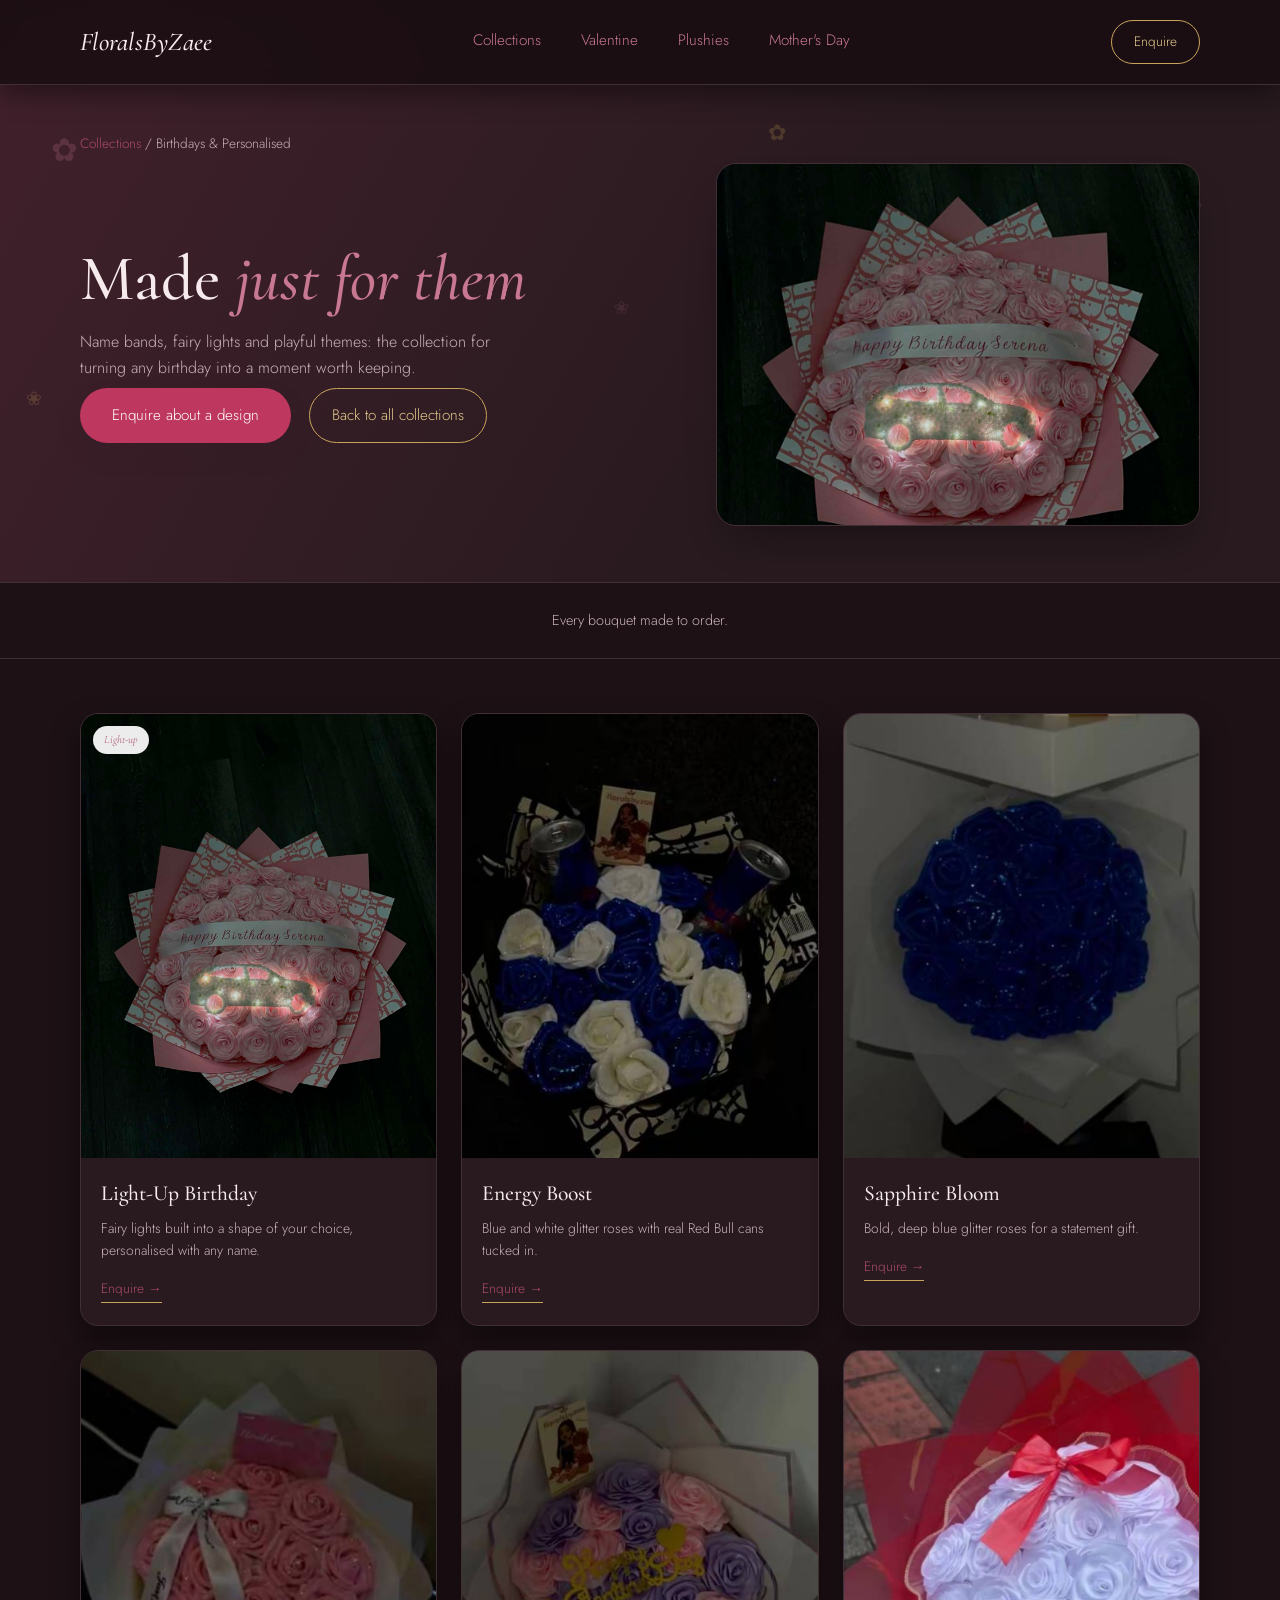
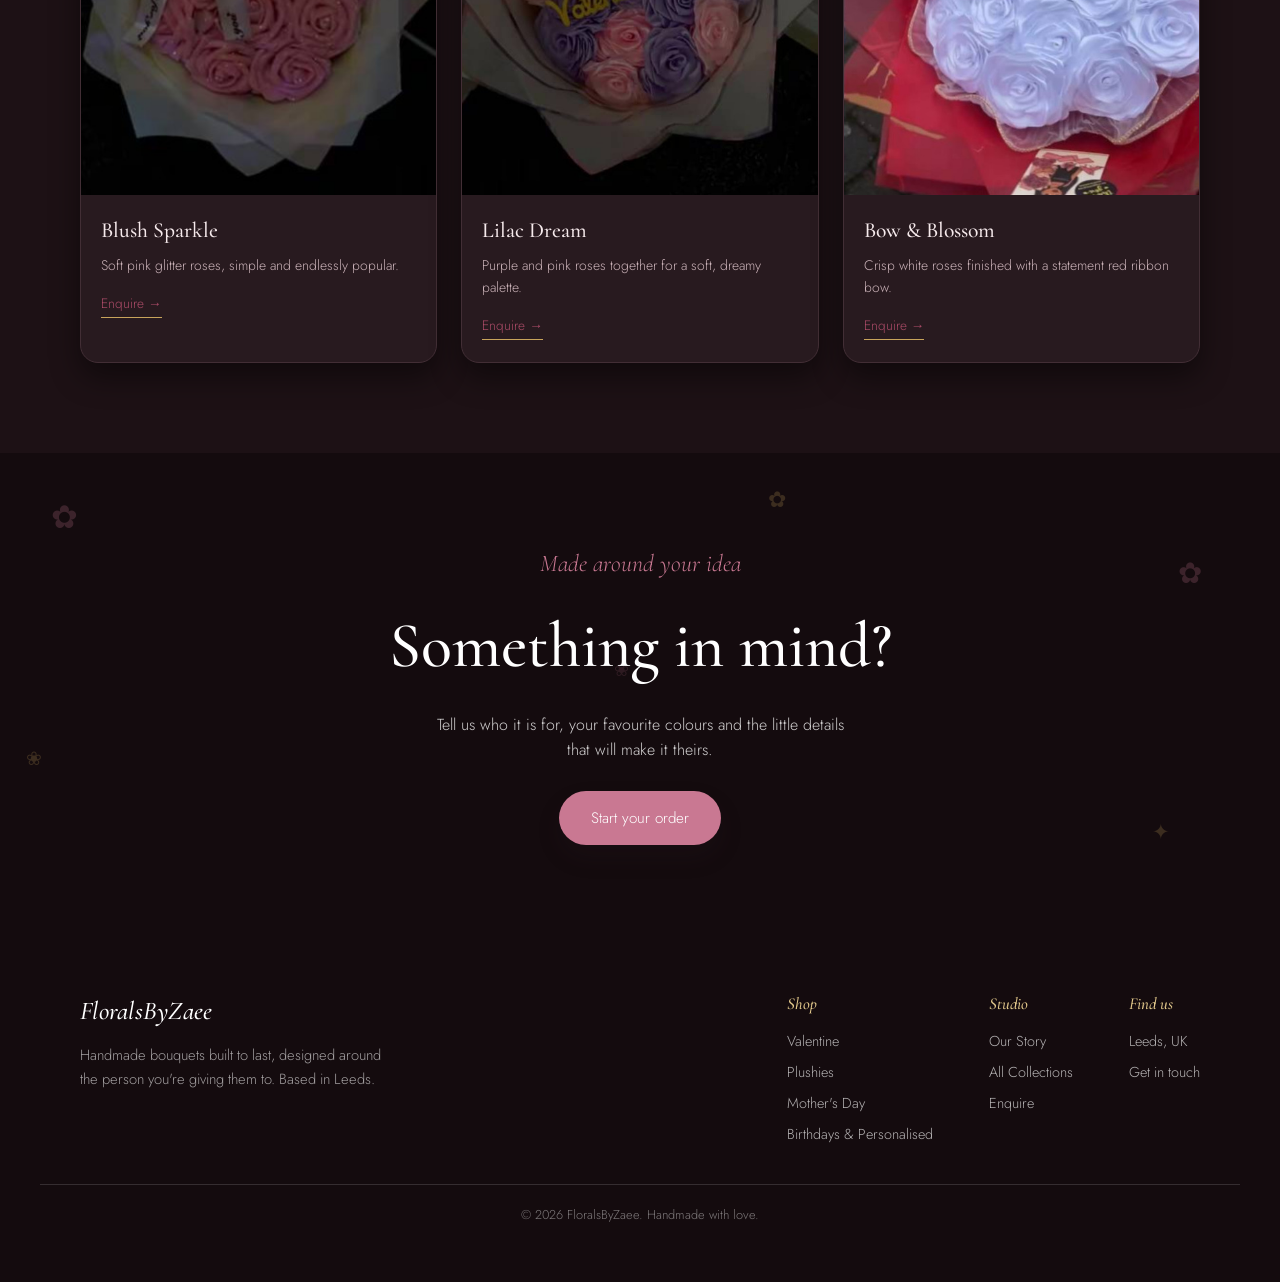
==== birthdays/index.html @ a0c0639a "SEO and clean links" ====
﻿<!DOCTYPE html>
<html lang="en" data-theme="dark">
<head>
	<meta charset="UTF-8">
	<meta name="viewport" content="width=device-width, initial-scale=1.0">
	<title>Birthday Flowers Leeds | Personalised Bouquets | FloralsByZaee</title>
	<meta name="description" content="Personalised birthday flowers in Leeds with name bands, fairy lights, novelty extras and bold handmade bouquets from FloralsByZaee.">
	<link rel="canonical" href="https://floralsbyzaee.co.uk/birthdays/">
	<meta property="og:title" content="Birthday Flowers Leeds | Personalised Bouquets | FloralsByZaee">
	<meta property="og:description" content="Make their birthday special with a personalised, light-up or handmade bouquet made in Leeds.">
	<meta property="og:type" content="website">
	<meta property="og:url" content="https://floralsbyzaee.co.uk/birthdays/">
	<link rel="stylesheet" href="../style.css">
	<link rel="preconnect" href="https://fonts.googleapis.com">
	<link rel="preconnect" href="https://fonts.gstatic.com" crossorigin>
	<link href="https://fonts.googleapis.com/css2?family=Cormorant:ital,wght@0,400;0,500;1,400;1,500&family=Jost:wght@300;400;500&display=swap" rel="stylesheet">
</head>
<body class="collection-page">
	<nav>
		<div class="wrap">
			<a href="../index.html" class="hero-title">FloralsByZaee</a>
			<div class="navlinks">
				<a href="../collections/">Collections</a>
				<a href="../valentine/">Valentine</a>
				<a href="../plushies/">Plushies</a>
				<a href="../mothers-day/">Mother's Day</a>
			</div>
			<div class="nav-right">
				<a href="../contact/" class="nav-cta">Enquire</a>
			</div>
		</div>
	</nav>

	<header class="shop-hero">
		<div class="petal-field" aria-hidden="true">
			<span class="petal">&#10047;</span>
			<span class="petal gold">&#10048;</span>
			<span class="petal">&#10047;</span>
			<span class="petal gold">&#10022;</span>
			<span class="petal">&#10048;</span>
			<span class="petal gold">&#10047;</span>
		</div>
		<div class="wrap">
			<p class="breadcrumb"><a href="../collections/">Collections</a> / Birthdays &amp; Personalised</p>
			<div class="shop-hero-grid">
				<div>
					<h1>Made <em>just for them</em></h1>
					<p>Name bands, fairy lights and playful themes: the collection for turning any birthday into a moment worth keeping.</p>
					<div class="btnrow">
						<a href="#enquire" class="btn-primary">Enquire about a design</a>
						<a href="../collections/" class="btn-ghost">Back to all collections</a>
					</div>
				</div>
				<div class="shop-hero-art">
					<img src="../images/pinkBirthdayFlowersZaee.jpg" alt="Pink light-up birthday bouquet with a car silhouette">
				</div>
			</div>
		</div>
	</header>

	<div class="shop-toolbar">
		<div class="wrap" style="display:flex;justify-content:space-between;align-items:center;flex-wrap:wrap;gap:16px;">
			<span class="count">Every bouquet made to order.</span>
		</div>
	</div>

	<section class="shop-grid-section">
		<div class="wrap">
			<div class="shop-grid">
				<article class="shop-card">
					<div class="shop-card-media"><span class="shop-card-tag">Light-up</span><img src="../images/pinkBirthdayFlowersZaee.jpg" alt="Pink light-up birthday bouquet with a car silhouette"></div>
					<div class="shop-card-body"><h3>Light-Up Birthday</h3><p>Fairy lights built into a shape of your choice, personalised with any name.</p><a class="shop-card-cta" href="#enquire">Enquire &rarr;</a></div>
				</article>
				<article class="shop-card">
					<div class="shop-card-media"><img src="../images/redbull_bl.jpg" alt="Blue and white glitter bouquet with Red Bull cans tucked in"></div>
					<div class="shop-card-body"><h3>Energy Boost</h3><p>Blue and white glitter roses with real Red Bull cans tucked in.</p><a class="shop-card-cta" href="#enquire">Enquire &rarr;</a></div>
				</article>
				<article class="shop-card">
					<div class="shop-card-media"><img src="../images/glitterBlue_bl.jpg" alt="Deep blue glitter rose bouquet"></div>
					<div class="shop-card-body"><h3>Sapphire Bloom</h3><p>Bold, deep blue glitter roses for a statement gift.</p><a class="shop-card-cta" href="#enquire">Enquire &rarr;</a></div>
				</article>
				<article class="shop-card">
					<div class="shop-card-media"><img src="../images/glitterPink_bl.jpg" alt="Pink glitter rose bouquet"></div>
					<div class="shop-card-body"><h3>Blush Sparkle</h3><p>Soft pink glitter roses, simple and endlessly popular.</p><a class="shop-card-cta" href="#enquire">Enquire &rarr;</a></div>
				</article>
				<article class="shop-card">
					<div class="shop-card-media"><img src="../images/ribbonPurple_tr.jpg" alt="Purple and pink rose bouquet"></div>
					<div class="shop-card-body"><h3>Lilac Dream</h3><p>Purple and pink roses together for a soft, dreamy palette.</p><a class="shop-card-cta" href="#enquire">Enquire &rarr;</a></div>
				</article>
				<article class="shop-card">
					<div class="shop-card-media"><img src="../images/ribbonWhite_tr.jpg" alt="White rose bouquet with a red ribbon bow"></div>
					<div class="shop-card-body"><h3>Bow &amp; Blossom</h3><p>Crisp white roses finished with a statement red ribbon bow.</p><a class="shop-card-cta" href="#enquire">Enquire &rarr;</a></div>
				</article>
			</div>
		</div>
	</section>

	<section class="collection-enquire" id="enquire">
		<div class="petal-field" aria-hidden="true">
			<span class="petal">&#10047;</span>
			<span class="petal gold">&#10048;</span>
			<span class="petal">&#10047;</span>
			<span class="petal gold">&#10022;</span>
			<span class="petal">&#10048;</span>
			<span class="petal gold">&#10047;</span>
		</div>
		<div class="wrap">
			<span class="kicker">Made around your idea</span>
			<h2>Something in mind?</h2>
			<p>Tell us who it is for, your favourite colours and the little details that will make it theirs.</p>
			<a href="../contact/" class="btn-primary">Start your order</a>
		</div>
	</section>

	<footer class="site-footer">
		<div class="wrap">
			<div class="footer-brand">
				<a href="../index.html" class="hero-title">FloralsByZaee</a>
				<p>Handmade bouquets built to last, designed around the person you're giving them to. Based in Leeds.</p>
			</div>
			<div class="footer-cols">
				<div class="footer-col">
					<h4>Shop</h4>
					<a href="../valentine/">Valentine</a>
					<a href="../plushies/">Plushies</a>
					<a href="../mothers-day/">Mother's Day</a>
					<a href="../birthdays/">Birthdays &amp; Personalised</a>
				</div>
				<div class="footer-col">
					<h4>Studio</h4>
					<a href="../index.html#about">Our Story</a>
					<a href="../collections/">All Collections</a>
					<a href="../contact/">Enquire</a>
				</div>
				<div class="footer-col">
					<h4>Find us</h4>
					<span>Leeds, UK</span>
					<a href="../contact/">Get in touch</a>
				</div>
			</div>
		</div>
		<div class="wrap footer-bottom">&copy; <span class="year"></span> FloralsByZaee. Handmade with love.</div>
	</footer>

<script src="../site.js" defer></script>
</body>
</html>
---- style.css ----
/* =========================================================
   FloralsByZaee - stylesheet
   ========================================================= */
:root {
  --pink-deep: hsl(341, 43%, 63%);
  --pink-light: hsl(346, 62%, 92%);
  --pink-pale: hsl(338, 22%, 13%);

  --gold: hsl(40, 50%, 57%);
  --gold-light: hsl(42, 61%, 72%);
  --gold-dark: hsl(38, 49%, 41%);

  --white: hsl(0, 0%, 100%);
  --text: hsl(346, 40%, 94%);
  --text-soft: hsl(345, 18%, 74%);
  --ink: hsl(346, 40%, 94%);
  --rose-ink: hsl(342, 39%, 48%);
  --skeleton-a: hsl(338, 20%, 16%);
  --skeleton-b: hsl(338, 24%, 20%);

  --page-bg: hsl(338, 26%, 9%);
  --surface: hsl(338, 22%, 13%);
  --surface-alt: hsl(338, 24%, 15%);
  --nav-bg: hsla(338, 30%, 8%, 0.86);
  --line: hsl(338, 18%, 22%);
  --shadow-c: hsla(0, 0%, 0%, 0.45);
  --overlay-strong: hsla(338, 40%, 4%, 0.82);
  --overlay-soft: hsla(338, 40%, 4%, 0.6);
  --card-bg: hsl(338, 24%, 17%);

  --btn-bg: hsl(342, 55%, 48%);
  --btn-text: var(--white);
  --chip-ink: hsl(337, 24%, 16%);
  color-scheme: dark;
}

* {
  margin: 0;
  padding: 0;
  box-sizing: border-box;
}
html {
  scroll-behavior: smooth;
}

body {
  font-family: "Jost", sans-serif;
  font-weight: 300;
  color: var(--text);
  background:
    radial-gradient(circle at 10% 6%, hsla(346, 62%, 92%, 0.35), transparent 26rem),
    var(--page-bg);
  line-height: 1.6;
  -webkit-font-smoothing: antialiased;
  transition: background-color 0.35s ease, color 0.35s ease;
  position: relative;
  overflow-x: hidden;
}
[data-theme="dark"] body {
  background:
    radial-gradient(circle at 10% 6%, hsla(341, 43%, 30%, 0.28), transparent 26rem),
    var(--page-bg);
}

a { text-decoration: none; }
nav a { color: var(--pink-deep); }

.wrap, .navigation-container {
  max-width: 1200px;
  margin: 0 auto;
  padding: 0 40px;
}

/* ---------- decorative petal field ---------- */
.petal-field {
  position: absolute;
  inset: 0;
  overflow: hidden;
  pointer-events: none;
  z-index: 0;
}
.petal {
  position: absolute;
  font-size: 1.6rem;
  color: var(--pink-deep);
  opacity: 0.22;
  filter: blur(0.2px);
  animation: petal-float 9s ease-in-out infinite;
}
.petal.gold { color: var(--gold); }
.petal:nth-child(1) { top: 8%; left: 4%; animation-delay: 0s; font-size: 2rem; }
.petal:nth-child(2) { top: 60%; left: 2%; animation-delay: 1.4s; font-size: 1.2rem; }
.petal:nth-child(3) { top: 20%; left: 92%; animation-delay: 2.1s; font-size: 1.8rem; }
.petal:nth-child(4) { top: 75%; left: 90%; animation-delay: 0.6s; font-size: 1.3rem; }
.petal:nth-child(5) { top: 42%; left: 48%; animation-delay: 3s; font-size: 1.1rem; opacity: 0.14; }
.petal:nth-child(6) { top: 6%; left: 60%; animation-delay: 1.9s; font-size: 1.4rem; }
@keyframes petal-float {
  0%, 100% { transform: translateY(0) rotate(0deg); }
  50% { transform: translateY(-18px) rotate(12deg); }
}

/* --- Navigation Bar --- */
nav {
  position: sticky;
  top: 0;
  z-index: 50;
  background: var(--nav-bg);
  backdrop-filter: blur(8px);
  border-bottom: 1px solid var(--line);
  box-shadow: 0 8px 28px var(--shadow-c);
}
nav .navigation-container,
nav .wrap {
  display: flex;
  align-items: center;
  justify-content: space-between;
  height: 84px;
  gap: 18px;
}
.hero-title {
  color: var(--ink);
  font-family: "Cormorant", serif;
  font-style: italic;
  font-weight: 500;
  font-size: 1.6rem;
  letter-spacing: 0.01em;
  white-space: nowrap;
}
.hero-title:hover { color: var(--gold); }

.nav-right {
  display: flex;
  align-items: center;
  gap: 16px;
}

.navLinks, .navlinks {
  display: flex;
  gap: 40px;
  font-size: 0.95rem;
}
.navLinks a, .navlinks a {
  position: relative;
  padding-bottom: 4px;
  transition: color 0.25s ease;
  color: var(--pink-deep);
}
.navLinks a:hover, .navlinks a:hover { color: var(--pink-deep); }
.navLinks a::after, .navlinks a::after {
  content: "";
  position: absolute;
  left: 0; right: 0; bottom: 0;
  height: 1px;
  background: var(--gold);
  transform: scaleX(0);
  transform-origin: left;
  transition: transform 0.3s ease;
}
.navLinks a:hover::after, .navlinks a:hover::after { transform: scaleX(1); }

.nav-cta {
  border: 1px solid var(--gold);
  padding: 9px 22px;
  border-radius: 999px;
  font-size: 0.85rem;
  color: var(--gold-dark);
  transition: all 0.25s ease;
  min-height: 44px;
  display: inline-flex;
  align-items: center;
  justify-content: center;
  white-space: nowrap;
}
[data-theme="dark"] .nav-cta { color: var(--gold-light); }
.nav-cta:hover { background: var(--gold); color: var(--white); }

@media (max-width: 780px) {
  .navLinks, .navlinks { display: none; }
}

/* ---------- hero ---------- */
.hero {
  position: relative;
  overflow: hidden;
  padding: 24px 0 60px;
}
.hero .wrap {
  position: relative;
  z-index: 1;
  display: grid;
  grid-template-columns: 1.05fr 0.95fr;
  align-items: start;
  gap: 48px;
}
.hero-copy .kicker {
  color: var(--pink-deep);
  font-family: "Cormorant", serif;
  font-style: italic;
  font-size: 1.15rem;
  margin-bottom: 18px;
  display: block;
}
.hero-copy h1 {
  font-size: clamp(2.6rem, 5.4vw, 4.6rem);
  line-height: 1.02;
  letter-spacing: -0.01em;
  color: var(--ink);
}
.hero-copy h1 em { font-style: italic; color: var(--pink-deep); }
.hero-copy p {
  max-width: 44ch;
  margin: 26px 0 34px;
  color: var(--text-soft);
  font-size: 1.05rem;
}
.btnrow { display: flex; gap: 18px; flex-wrap: wrap; }
.btn-primary {
  background: var(--btn-bg);
  color: var(--btn-text);
  padding: 15px 32px;
  border-radius: 999px;
  font-size: 0.95rem;
  display: inline-flex;
  align-items: center;
  justify-content: center;
  min-height: 44px;
  box-shadow: 0 12px 24px hsla(337, 24%, 16%, 0.14);
  transition: transform 0.25s ease, background 0.25s ease, box-shadow 0.25s ease;
}
.btn-primary:hover {
  background: var(--rose-ink);
  box-shadow: 0 16px 28px hsla(342, 39%, 48%, 0.22);
  transform: translateY(-2px);
}
[data-theme="dark"] .btn-primary:hover { background: var(--gold-dark); }
.btn-ghost {
  display: inline-flex;
  align-items: center;
  justify-content: center;
  min-height: 44px;
  padding: 14px 22px;
  font-size: 0.95rem;
  border: 1px solid var(--gold);
  border-radius: 999px;
  color: var(--gold-dark);
  transition: background 0.25s ease, border-color 0.25s ease, color 0.25s ease;
}
[data-theme="dark"] .btn-ghost { color: var(--gold-light); }
.btn-ghost:hover { background: var(--pink-light); color: var(--text); border-color: var(--pink-deep); }
[data-theme="dark"] .btn-ghost:hover { background: hsla(341, 43%, 63%, 0.18); color: var(--text); }

.hero-art {
  position: relative;
  aspect-ratio: 4/5;
  border-radius: 20px;
  overflow: hidden;
  background: linear-gradient(160deg, var(--pink-light) 0%, var(--pink-pale) 100%);
  box-shadow: 0 30px 60px -20px var(--shadow-c);
  border: 1px solid var(--line);
}
.hero-art img { width: 100%; height: 100%; object-fit: cover; object-position: center 30%; }
.hero-tag {
  position: absolute;
  left: 20px; bottom: 20px;
  background: hsla(0, 0%, 100%, 0.9);
  padding: 10px 18px;
  border-radius: 999px;
  font-family: "Cormorant", serif;
  font-style: italic;
  font-size: 1rem;
  color: var(--chip-ink);
  box-shadow: 0 8px 20px var(--shadow-c);
}

@media (max-width: 900px) {
  .hero .wrap { grid-template-columns: 1fr; }
  .hero-art { order: -1; aspect-ratio: 4/3; }
}

/* ---------- strip of trust badges (index) ---------- */
.trust-strip {
  border-top: 1px solid var(--line);
  border-bottom: 1px solid var(--line);
  background: var(--surface);
  padding: 26px 0;
}
.trust-strip .wrap {
  display: flex;
  flex-wrap: wrap;
  gap: 22px;
  justify-content: space-between;
  align-items: center;
}
.trust-item {
  display: flex;
  align-items: center;
  gap: 10px;
  font-family: "Cormorant", serif;
  font-style: italic;
  font-size: 1.05rem;
  color: var(--text-soft);
}
.trust-item svg { width: 20px; height: 20px; color: var(--gold); flex-shrink: 0; }

/* ---------- generic section titles ---------- */
.section-heading {
  max-width: 600px;
  margin: 0 auto 34px;
  text-align: center;
}
.section-heading .eyebrow {
  color: var(--gold-dark);
  font-family: "Cormorant", serif;
  font-size: 1.2rem;
  font-style: italic;
}
[data-theme="dark"] .section-heading .eyebrow { color: var(--gold-light); }
.section-heading h2 {
  font-family: "Cormorant", serif;
  font-weight: 500;
  font-size: clamp(2.5rem, 5vw, 3.8rem);
  line-height: 1;
  margin: 5px 0 12px;
  color: var(--ink);
}
.section-heading p { max-width: 50ch; margin: 0 auto; color: var(--text-soft); }

/* divider vine, reused between sections */
.divider-vine { display: block; width: 100%; height: 34px; margin: 0 auto; }
.divider-vine path { fill: none; stroke: var(--gold); stroke-width: 1.2; opacity: 0.55; }

/* ---------- index: story + peek sections ---------- */
.story-section, .peek-section, .contact-section {
  padding: 86px 0;
  position: relative;
}
.story-section .wrap, .peek-section .wrap {
  position: relative;
  z-index: 1;
}
.story-grid {
  display: grid;
  grid-template-columns: 0.9fr 1.1fr;
  gap: 56px;
  align-items: center;
}
.story-art {
  position: relative;
  border-radius: 20px;
  overflow: hidden;
  aspect-ratio: 3/4;
  box-shadow: 0 22px 44px -18px var(--shadow-c);
  border: 1px solid var(--line);
}
.story-art img { width: 100%; height: 100%; object-fit: cover; }
.story-copy .eyebrow {
  color: var(--gold-dark); font-family: "Cormorant", serif; font-style: italic; font-size: 1.15rem;
}
[data-theme="dark"] .story-copy .eyebrow { color: var(--gold-light); }
.story-copy h2 {
  font-family: "Cormorant", serif; font-weight: 500;
  font-size: clamp(2.2rem, 4vw, 3rem);
  margin: 8px 0 18px;
  color: var(--ink);
}
.story-copy p { color: var(--text-soft); max-width: 52ch; margin-bottom: 14px; }
.story-stats { display: flex; gap: 34px; margin-top: 26px; flex-wrap: wrap; }
.story-stats div strong {
  display: block;
  font-family: "Cormorant", serif;
  font-size: 2rem;
  color: var(--rose-ink);
}
.story-stats div span { font-size: 0.85rem; color: var(--text-soft); }
@media (max-width: 900px) {
  .story-grid { grid-template-columns: 1fr; }
  .story-stats { display: none; }
}

.peek-section { background: var(--surface); border-top: 1px solid var(--line); border-bottom: 1px solid var(--line); }
.peek-strip {
  display: grid;
  grid-template-columns: repeat(6, 1fr);
  gap: 14px;
}
.peek-strip a {
  position: relative;
  display: block;
  width: 100%;
  aspect-ratio: 1/1;
  min-width: 0;
  min-height: 0;
  border-radius: 12px;
  overflow: hidden;
  border: 1px solid var(--line);
  box-shadow: 0 10px 22px var(--shadow-c);
  transition: transform 0.3s ease;
}
.peek-strip a:hover { transform: translateY(-4px); }
.peek-strip img { display: block; width: 100%; height: 100%; object-fit: cover; }
@media (max-width: 900px) { .peek-strip { grid-template-columns: repeat(3, 1fr); } }
@media (max-width: 520px) { .peek-strip { grid-template-columns: repeat(2, 1fr); } }

.contact-section { text-align: center; }
.contact-card {
  max-width: 640px;
  margin: 0 auto;
  background: var(--surface);
  border: 1px solid var(--line);
  border-radius: 24px;
  padding: 54px 40px;
  box-shadow: 0 24px 48px var(--shadow-c);
}
.contact-card .kicker {
  color: var(--pink-deep); font-family: "Cormorant", serif; font-style: italic; font-size: 1.2rem; display: block; margin-bottom: 8px;
}
.contact-card h2 { font-family: "Cormorant", serif; font-weight: 500; font-size: clamp(2rem, 4vw, 2.8rem); color: var(--ink); margin-bottom: 12px; }
.contact-card p { color: var(--text-soft); margin-bottom: 26px; }

/* ---------- footer ---------- */
footer.site-footer {
  background: var(--ink);
  color: hsla(0, 0%, 100%, 0.78);
  padding: 54px 0 26px;
  position: relative;
  overflow: hidden;
}
[data-theme="dark"] footer.site-footer { background: hsl(338, 30%, 6%); }
footer.site-footer .wrap {
  display: flex;
  flex-wrap: wrap;
  justify-content: space-between;
  gap: 30px;
  padding-bottom: 30px;
  border-bottom: 1px solid hsla(0, 0%, 100%, 0.14);
}
footer.site-footer .wrap.footer-bottom {
  display: block;
  border-bottom: none;
}
.footer-brand { max-width: 320px; }
.footer-brand .hero-title { color: var(--white); }
.footer-brand p { margin-top: 12px; font-size: 0.92rem; color: hsla(0, 0%, 100%, 0.6); }
.footer-cols { display: flex; gap: 56px; flex-wrap: wrap; }
.footer-col h4 {
  font-family: "Cormorant", serif; font-style: italic; font-weight: 500;
  color: var(--gold-light); margin-bottom: 12px; font-size: 1.05rem;
}
.footer-col a, .footer-col span {
  display: block;
  font-size: 0.9rem;
  color: hsla(0, 0%, 100%, 0.68);
  margin-bottom: 8px;
  transition: color 0.2s ease;
}
.footer-col a:hover { color: var(--white); }
.footer-bottom {
  padding-top: 20px;
  text-align: center;
  font-size: 0.8rem;
  color: hsla(0, 0%, 100%, 0.45);
}

/* ---------- collection page ---------- */
.collection-page h1, .collection-page h2, .collection-page h3 {
  font-family: "Cormorant", serif;
  font-weight: 500;
}
.collection-hero {
  position: relative;
  overflow: hidden;
  padding: 32px 0 78px;
  text-align: center;
  background:
    linear-gradient(120deg, hsla(346, 62%, 92%, 0.5), transparent 62%),
    var(--surface);
  border-bottom: 1px solid var(--line);
}
[data-theme="dark"] .collection-hero {
  background:
    linear-gradient(120deg, hsla(341, 43%, 30%, 0.35), transparent 62%),
    var(--surface);
}
.collection-hero::after {
  content: "";
  position: absolute;
  width: 18rem; height: 18rem;
  right: -7rem; bottom: -10rem;
  border: 1px solid hsla(40, 50%, 57%, 0.35);
  border-radius: 50%;
}
.collection-hero .wrap { position: relative; z-index: 1; max-width: 760px; }
.collection-hero .kicker {
  display: block; margin-bottom: 12px;
  color: var(--pink-deep); font-family: "Cormorant", serif; font-size: 1.5rem; font-style: italic;
}
.sparkle-word {
  position: relative; display: inline-block;
  color: var(--gold-dark);
  text-shadow: 0 0 10px hsla(42, 61%, 72%, 0.55);
}
[data-theme="dark"] .sparkle-word { color: var(--gold-light); }
.sparkle-word::before, .sparkle-word::after {
  content: "✦"; position: absolute; color: var(--gold);
  font-family: sans-serif; font-size: 0.45em; font-style: normal;
  animation: sparkle-twinkle 1.8s ease-in-out infinite;
}
.sparkle-word::before { top: -0.55em; right: -0.65em; }
.sparkle-word::after { bottom: -0.2em; left: -0.7em; animation-delay: 0.8s; }
@keyframes sparkle-twinkle {
  0%, 100% { opacity: 0.3; transform: scale(0.75) rotate(0deg); }
  50% { opacity: 1; transform: scale(1.2) rotate(20deg); }
}
.collection-hero h1 { font-size: clamp(3rem, 7vw, 5.4rem); line-height: 0.98; color: var(--ink); }
.collection-hero h1 em { color: var(--pink-deep); font-style: italic; }
.collection-hero p { max-width: 52ch; margin: 24px auto 0; color: var(--text-soft); font-size: 1.05rem; }

/* quick filter chip bar */
.quick-nav {
  position: static;
  z-index: 30;
  background: var(--nav-bg);
  backdrop-filter: blur(8px);
  border-bottom: 1px solid var(--line);
  padding: 14px 0;
}
.quick-nav .wrap {
  display: flex;
  gap: 12px;
  overflow-x: auto;
  scrollbar-width: none;
  padding-bottom: 2px;
}
.quick-nav .wrap::-webkit-scrollbar { display: none; }
.chip {
  flex-shrink: 0;
  display: inline-flex;
  align-items: center;
  gap: 7px;
  padding: 9px 18px;
  border-radius: 999px;
  border: 1px solid var(--line);
  background: var(--surface);
  color: var(--text);
  font-size: 0.86rem;
  white-space: nowrap;
  transition: border-color 0.2s ease, color 0.2s ease, background 0.2s ease;
}
.chip:hover { border-color: var(--pink-deep); color: var(--rose-ink); }
.chip span.dot { width: 6px; height: 6px; border-radius: 50%; background: var(--gold); }

.collection-jump { padding: 44px 0 8px; position: relative; }
.product-grid { display: grid; grid-template-columns: repeat(3, 1fr); gap: 22px; }
.collection-jump .wrap {
  position: relative;
  display: grid;
  grid-template-columns: repeat(4, 1fr);
  gap: 24px;
  align-items: start;
}
.jump-vine {
  position: absolute; top: 44%; left: 0; right: 0; height: 70px;
  transform: translateY(-50%); z-index: 0; pointer-events: none;
}
.jump-vine path { fill: none; stroke: var(--gold-dark); stroke-width: 1.4; }
.jump-vine line { stroke: var(--gold-dark); stroke-width: 1.4; stroke-linecap: round; }
@media (max-width: 900px) { .jump-vine { display: none; } }

.collection-jump-card {
  position: relative; z-index: 1; display: block;
  aspect-ratio: 3 / 3.3; overflow: hidden;
  border-radius: 28px 28px 12px 12px;
  border: 1.5px solid var(--gold);
  background: var(--card-bg);
  box-shadow: 0 18px 36px hsla(337, 24%, 16%, 0.1);
  transition: transform 0.35s ease, box-shadow 0.35s ease;
}
.collection-jump-card:hover { transform: translateY(-6px); box-shadow: 0 24px 48px hsla(337, 24%, 16%, 0.16); }
.collection-jump-card::after {
  content: ""; position: absolute; inset: 0;
  background: linear-gradient(0deg, var(--overlay-soft), transparent 55%);
}
.collection-jump-card img {
  position: absolute; inset: 0; width: 100%; height: 100%;
  object-fit: cover; transition: transform 0.45s ease;
}
.collection-jump-card:hover img, .product-card:hover img { transform: scale(1.05); }
.jump-tag {
  position: absolute; left: 16px; bottom: 26%; z-index: 1;
  background: hsla(0, 0%, 100%, 0.94); color: var(--chip-ink);
  padding: 8px 16px; border-radius: 999px;
  font-family: "Cormorant", serif; font-style: italic; font-size: 1.1rem;
  box-shadow: 0 8px 18px var(--shadow-c);
}
.jump-count {
  position: absolute; top: 14px; right: 14px; z-index: 1;
  background: hsla(0,0%,100%,0.9); color: var(--rose-ink);
  font-size: 0.72rem; padding: 4px 10px; border-radius: 999px;
  font-family: "Jost", sans-serif;
}
@media (max-width: 900px) { .collection-jump .wrap { grid-template-columns: repeat(2, 1fr); } }
@media (max-width: 560px) {
  .collection-jump .wrap { grid-template-columns: 1fr; gap: 18px; }
  .collection-jump-card { aspect-ratio: 3 / 2.2; }
  .jump-tag { bottom: 18px; }
}

.collection-section { padding: 86px 0; position: relative; }
.collection-section-alt { background: linear-gradient(135deg, var(--surface-alt), var(--surface)); border-top: 1px solid var(--line); border-bottom: 1px solid var(--line); }
.collection-section-heading {
  max-width: none; margin: 0 0 34px; display: flex;
  align-items: flex-end; justify-content: space-between; gap: 24px; flex-wrap: wrap;
  text-align: left;
}
.collection-section-heading .eyebrow { color: var(--gold-dark); font-family: "Cormorant", serif; font-size: 1.2rem; font-style: italic; }
[data-theme="dark"] .collection-section-heading .eyebrow { color: var(--gold-light); }
.collection-section-heading h2 { font-size: clamp(2.5rem, 5vw, 3.8rem); line-height: 1; margin: 5px 0 12px; color: var(--ink); }
.collection-section-heading p { max-width: 50ch; color: var(--text-soft); }
.view-all-link {
  font-family: "Cormorant", serif; font-style: italic; font-size: 1.1rem;
  color: var(--rose-ink); white-space: nowrap; padding-bottom: 4px; border-bottom: 1px solid var(--gold);
}
.view-all-link:hover { color: var(--gold-dark); }

.product-card {
  position: relative; aspect-ratio: 4/5; overflow: hidden;
  border-radius: 16px; background: var(--card-bg);
  box-shadow: 0 18px 36px var(--shadow-c);
  transition: transform 0.35s ease, box-shadow 0.35s ease;
}
.product-card:hover { box-shadow: 0 24px 48px var(--shadow-c); transform: translateY(-6px); }
.product-card::after { content: ""; position: absolute; inset: 0; background: linear-gradient(0deg, var(--overlay-strong), transparent 58%); }
.product-card img { width: 100%; height: 100%; object-fit: cover; transition: transform 0.5s ease; }
.product-card-body { position: absolute; right: 0; bottom: 0; left: 0; z-index: 1; padding: 22px; color: var(--white); }
.product-card-body h3 { color: var(--white); font-size: 1.5rem; line-height: 1.1; text-shadow: 0 2px 14px hsla(337, 24%, 16%, 0.28); }
.product-card-body span { display: block; margin-top: 6px; color: hsla(0, 0%, 100%, 0.86); font-size: 0.86rem; }
.product-card-badge {
  position: absolute; top: 14px; left: 14px; z-index: 1;
  background: hsla(0,0%,100%,0.92); color: var(--rose-ink);
  font-size: 0.72rem; padding: 5px 12px; border-radius: 999px;
  font-family: "Cormorant", serif; font-style: italic;
}

/* behind the scenes / gallery strip */
.gallery-section { padding: 70px 0 86px; position: relative; overflow: hidden; }
.gallery-strip {
  display: grid;
  grid-template-columns: repeat(auto-fit, minmax(100px, 130px));
  justify-content: center;
  gap: 12px;
}
.gallery-strip a {
  position: relative; display: block; width: 100%; aspect-ratio: 1/1;
  min-width: 0; min-height: 0;
  border-radius: 12px; overflow: hidden;
  border: 1px solid var(--line);
  box-shadow: 0 8px 18px var(--shadow-c);
}
.gallery-strip img { display: block; width: 100%; height: 100%; object-fit: cover; transition: transform 0.4s ease; }
.gallery-strip a:hover img { transform: scale(1.08); }
@media (max-width: 560px) { .gallery-strip { grid-template-columns: repeat(auto-fit, minmax(84px, 104px)); gap: 9px; } }

/* testimonial / trust ribbon */
.ribbon-section {
  padding: 60px 0;
  text-align: center;
  background: var(--surface);
  border-top: 1px solid var(--line);
  border-bottom: 1px solid var(--line);
}
.ribbon-row {
  display: flex; justify-content: center; gap: 46px; flex-wrap: wrap;
}
.ribbon-item { max-width: 220px; }
.ribbon-item svg { width: 26px; height: 26px; color: var(--gold); margin-bottom: 10px; }
.ribbon-item h4 { font-family: "Cormorant", serif; font-style: italic; font-size: 1.1rem; color: var(--ink); margin-bottom: 4px; }
.ribbon-item p { font-size: 0.85rem; color: var(--text-soft); }

.collection-enquire {
  padding: 92px 0; text-align: center;
  background: var(--ink); color: var(--white); position: relative; overflow: hidden;
}
.collection-enquire .wrap { position: relative; z-index: 1; }
[data-theme="dark"] .collection-enquire { background: hsl(338, 30%, 6%); }
.collection-enquire .kicker { display: block; margin-bottom: 12px; color: var(--pink-deep); font-family: "Cormorant", serif; font-size: 1.5rem; font-style: italic; }
.collection-enquire h2 { color: var(--white); font-size: clamp(2.4rem, 5vw, 4rem); }
.collection-enquire p { max-width: 46ch; margin: 14px auto 28px; color: hsla(0, 0%, 100%, 0.8); }
.collection-enquire .btn-primary { background: var(--pink-deep); color: var(--white); }
.collection-enquire .btn-primary:hover { background: var(--gold); color: var(--white); }

@media (max-width: 780px) {
  .collection-page .navlinks { display: none; }
  .collection-hero { padding: 32px 0 62px; }
  .product-grid { grid-template-columns: 1fr; }
  .collection-jump-card { min-height: 120px; }
  .product-card { aspect-ratio: 4 / 4.6; }
  .collection-section-heading { flex-direction: column; align-items: flex-start; text-align: left; }
}

/* ---------- shop / single-collection pages ---------- */
.shop-hero {
  position: relative; overflow: hidden; padding: 30px 0 56px;
  background: linear-gradient(120deg, hsla(346, 62%, 92%, 0.5), transparent 62%), var(--surface);
  border-bottom: 1px solid var(--line);
}
[data-theme="dark"] .shop-hero { background: linear-gradient(120deg, hsla(341, 43%, 30%, 0.35), transparent 62%), var(--surface); }
.shop-hero .wrap { position: relative; z-index: 1; }
.breadcrumb { font-size: 0.85rem; color: var(--text-soft); margin-bottom: 14px; }
.breadcrumb a { color: var(--rose-ink); }
.shop-hero-grid { display: grid; grid-template-columns: 1.1fr 0.9fr; gap: 44px; align-items: center; }
.shop-hero h1 { font-family: "Cormorant", serif; font-weight: 500; font-size: clamp(2.6rem, 5vw, 4.2rem); color: var(--ink); line-height: 1.02; }
.shop-hero h1 em { font-style: italic; color: var(--pink-deep); }
.shop-hero p { color: var(--text-soft); max-width: 46ch; margin: 18px 0 8px; }
.shop-hero-art { position: relative; border-radius: 20px; overflow: hidden; aspect-ratio: 4/3; box-shadow: 0 22px 44px -18px var(--shadow-c); border: 1px solid var(--line); }
.shop-hero-art img { width: 100%; height: 100%; object-fit: cover; }
@media (max-width: 900px) { .shop-hero-grid { grid-template-columns: 1fr; } .shop-hero-art { order: -1; } }

.shop-toolbar {
  display: flex; justify-content: space-between; align-items: center; gap: 16px; flex-wrap: wrap;
  padding: 26px 0; border-bottom: 1px solid var(--line);
}
.shop-toolbar .count { font-size: 0.9rem; color: var(--text-soft); }
.shop-grid-section { padding: 54px 0 90px; }
.shop-grid {
  display: grid; grid-template-columns: repeat(3, 1fr); gap: 24px;
}
@media (max-width: 900px) { .shop-grid { grid-template-columns: repeat(2, 1fr); } }
@media (max-width: 560px) { .shop-grid { grid-template-columns: 1fr; } }

.shop-card {
  background: var(--surface);
  border: 1px solid var(--line);
  border-radius: 18px;
  overflow: hidden;
  box-shadow: 0 14px 30px var(--shadow-c);
  transition: transform 0.3s ease, box-shadow 0.3s ease;
  display: flex;
  flex-direction: column;
}
.shop-card:hover { transform: translateY(-6px); box-shadow: 0 22px 42px var(--shadow-c); }
.shop-card-media { position: relative; aspect-ratio: 4/5; overflow: hidden; background: var(--card-bg); }
.shop-card-media img { width: 100%; height: 100%; object-fit: cover; transition: transform 0.5s ease; }
.shop-card:hover .shop-card-media img { transform: scale(1.06); }
.shop-card-tag {
  position: absolute; top: 12px; left: 12px;
  background: hsla(0,0%,100%,0.92); color: var(--rose-ink);
  font-size: 0.7rem; padding: 5px 11px; border-radius: 999px;
  font-family: "Cormorant", serif; font-style: italic;
}
.shop-card-body { padding: 18px 20px 22px; }
.shop-card-body h3 { font-family: "Cormorant", serif; font-weight: 500; font-size: 1.35rem; color: var(--ink); }
.shop-card-body p { font-size: 0.87rem; color: var(--text-soft); margin: 6px 0 14px; }
.shop-card-cta {
  display: inline-flex; align-items: center; gap: 6px;
  font-size: 0.85rem; color: var(--rose-ink);
  border-bottom: 1px solid var(--gold); padding-bottom: 2px; width: fit-content;
}
.shop-card-cta:hover { color: var(--gold-dark); }

/* ---------- contact page ---------- */
.contact-intro { max-width: 640px; }
.contact-intro h1 { font-family: "Cormorant", serif; font-weight: 500; font-size: clamp(2.6rem, 5vw, 4.2rem); color: var(--ink); line-height: 1.02; }
.contact-intro h1 em { font-style: italic; color: var(--pink-deep); }
.contact-intro p { color: var(--text-soft); max-width: 50ch; margin-top: 18px; }

.contact-methods {
  display: grid;
  grid-template-columns: repeat(4, 1fr);
  gap: 24px;
}
.contact-method {
  display: flex;
  flex-direction: column;
  align-items: flex-start;
  gap: 10px;
  background: var(--surface);
  border: 1px solid var(--line);
  border-radius: 18px;
  padding: 30px 26px;
  box-shadow: 0 14px 30px var(--shadow-c);
  transition: transform 0.3s ease, box-shadow 0.3s ease, border-color 0.3s ease;
}
.contact-method:hover { transform: translateY(-6px); box-shadow: 0 22px 42px var(--shadow-c); border-color: var(--gold); }
.contact-method-icon {
  width: 48px; height: 48px; border-radius: 50%;
  display: flex; align-items: center; justify-content: center;
  background: var(--card-bg); color: var(--gold);
  flex-shrink: 0;
}
.contact-method-icon svg { width: 24px; height: 24px; }
.contact-method h3 { font-family: "Cormorant", serif; font-weight: 500; font-size: 1.4rem; color: var(--ink); }
.contact-method p { color: var(--text-soft); font-size: 0.95rem; }
.contact-method-cta {
  margin-top: auto;
  font-size: 0.85rem; color: var(--rose-ink);
  border-bottom: 1px solid var(--gold); padding-bottom: 2px; width: fit-content;
  transition: color 0.2s ease;
}
.contact-method:hover .contact-method-cta { color: var(--gold-dark); }
/* placeholder channels: not live yet, softened so they read as "coming soon" rather than broken */
.contact-method-placeholder { opacity: 0.65; }
.contact-method-placeholder .contact-method-cta { color: var(--text-soft); border-color: var(--line); }
.contact-method-placeholder:hover { border-color: var(--line); transform: none; box-shadow: 0 14px 30px var(--shadow-c); }

@media (max-width: 900px) { .contact-methods { grid-template-columns: 1fr; } }

/* ---------- 404 ---------- */
.error-page main {
  min-height: 62vh;
  display: flex;
  align-items: center;
  justify-content: center;
  padding: 40px 0;
  position: relative;
}
.error-card {
  text-align: center;
  max-width: 560px;
  padding: 0 24px;
  position: relative;
  z-index: 1;
}
.error-code {
  font-family: "Cormorant", serif;
  font-style: italic;
  font-weight: 500;
  font-size: clamp(4.5rem, 14vw, 8rem);
  color: var(--pink-deep);
  line-height: 1;
}
.error-card h1 { font-family: "Cormorant", serif; font-weight: 500; font-size: clamp(1.8rem, 4vw, 2.6rem); color: var(--ink); margin: 6px 0 14px; white-space: nowrap; }
.error-card p { color: var(--text-soft); margin-bottom: 30px; }
.error-actions { display: flex; gap: 16px; justify-content: center; flex-wrap: wrap; }

/* ---------- skeleton loading ---------- */
img.skeleton-target {
  background: linear-gradient(100deg, var(--skeleton-a) 20%, var(--skeleton-b) 40%, var(--skeleton-a) 60%);
  background-size: 200% 100%;
  animation: skeleton-shimmer 1.35s linear infinite;
  opacity: 0;
  transition: opacity 0.45s ease;
}
img.skeleton-target.is-loaded, img.skeleton-target.is-error { opacity: 1; animation: none; }
@keyframes skeleton-shimmer { to { background-position: -200% 0; } }

@media (prefers-reduced-motion: reduce) {
  html { scroll-behavior: auto; }
  *, *::before, *::after { animation-duration: 0.01ms !important; transition-duration: 0.01ms !important; }
}

@media (max-width: 780px) {
  .wrap, .navigation-container { padding-right: 22px; padding-left: 22px; }
  nav .wrap, nav .navigation-container { height: 72px; }
  .hero { padding-top: 48px; }
  .hero-copy h1, .collection-hero h1 { font-size: clamp(2.8rem, 14vw, 4.4rem); }
  .btnrow { gap: 12px; }
  .btn-primary, .btn-ghost { width: 100%; }
  .story-stats { gap: 22px; }
  .error-card h1 { font-size: 1.35rem; }
}
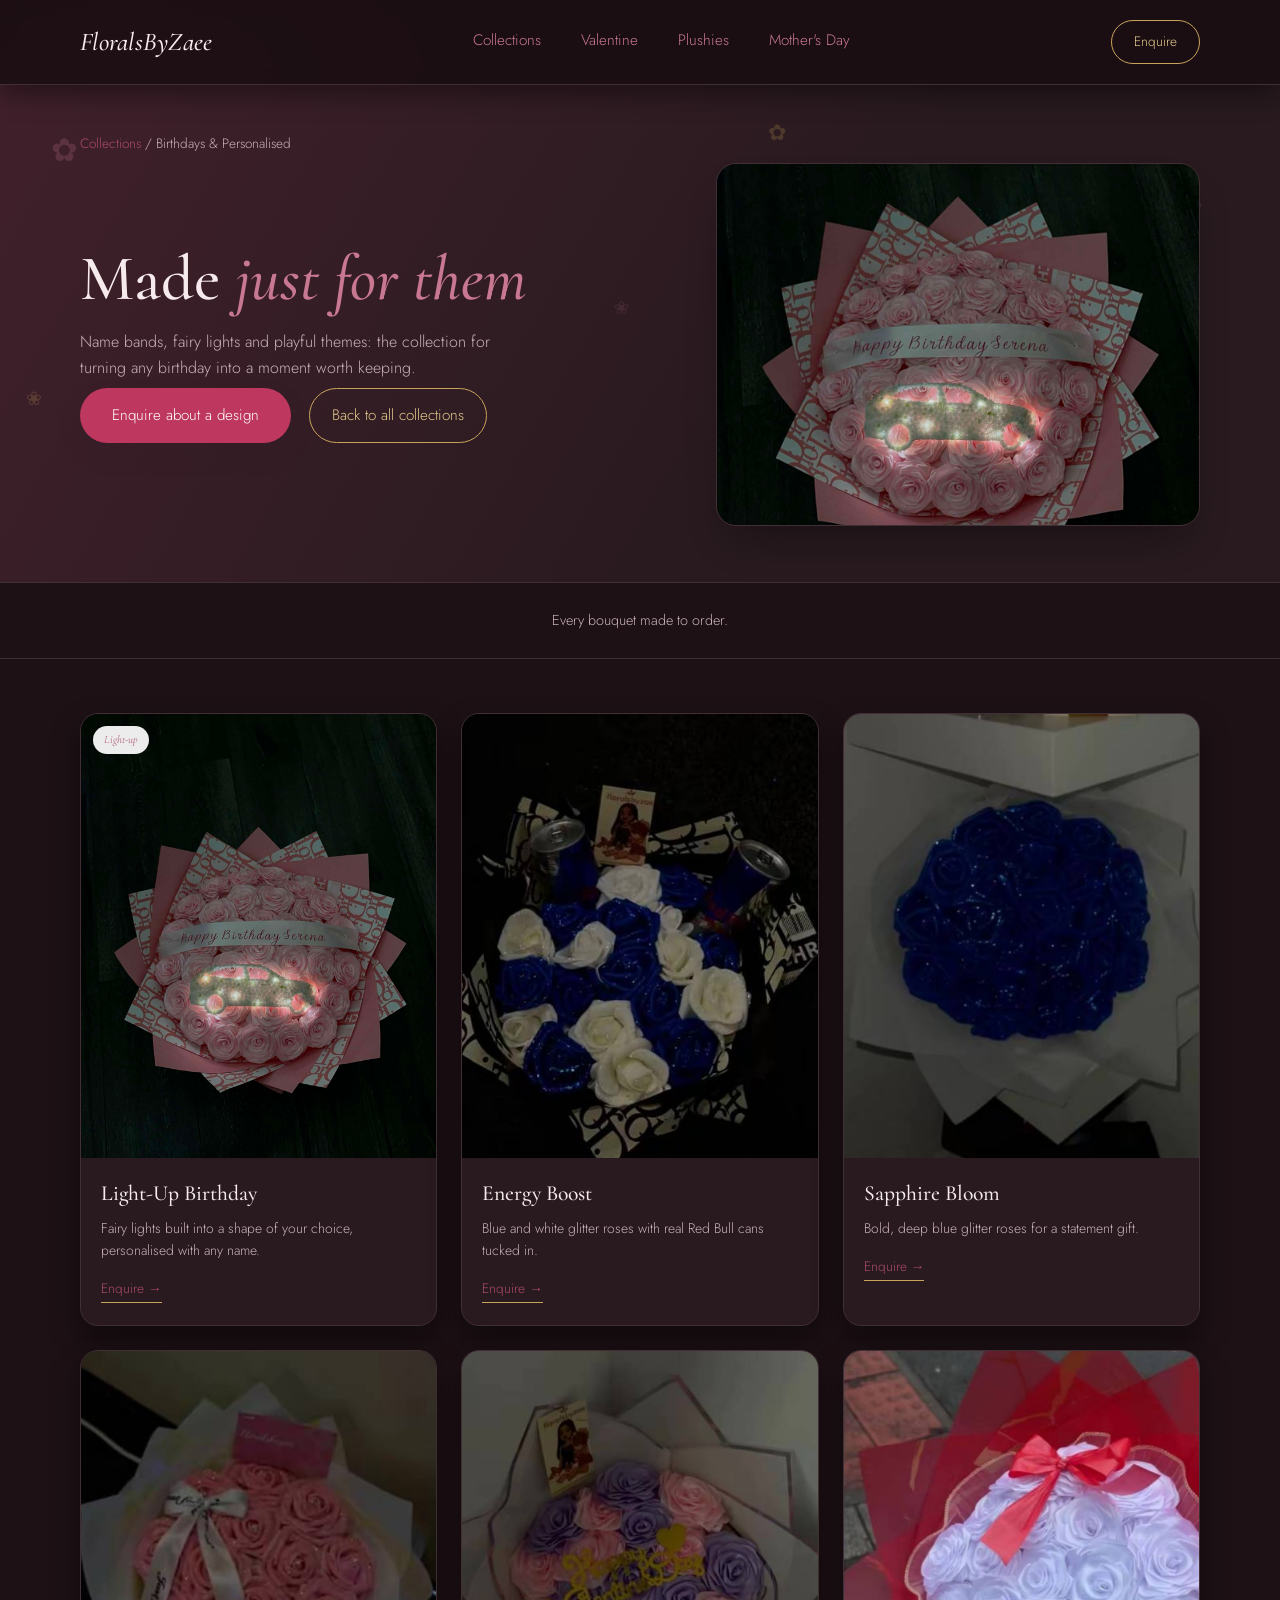
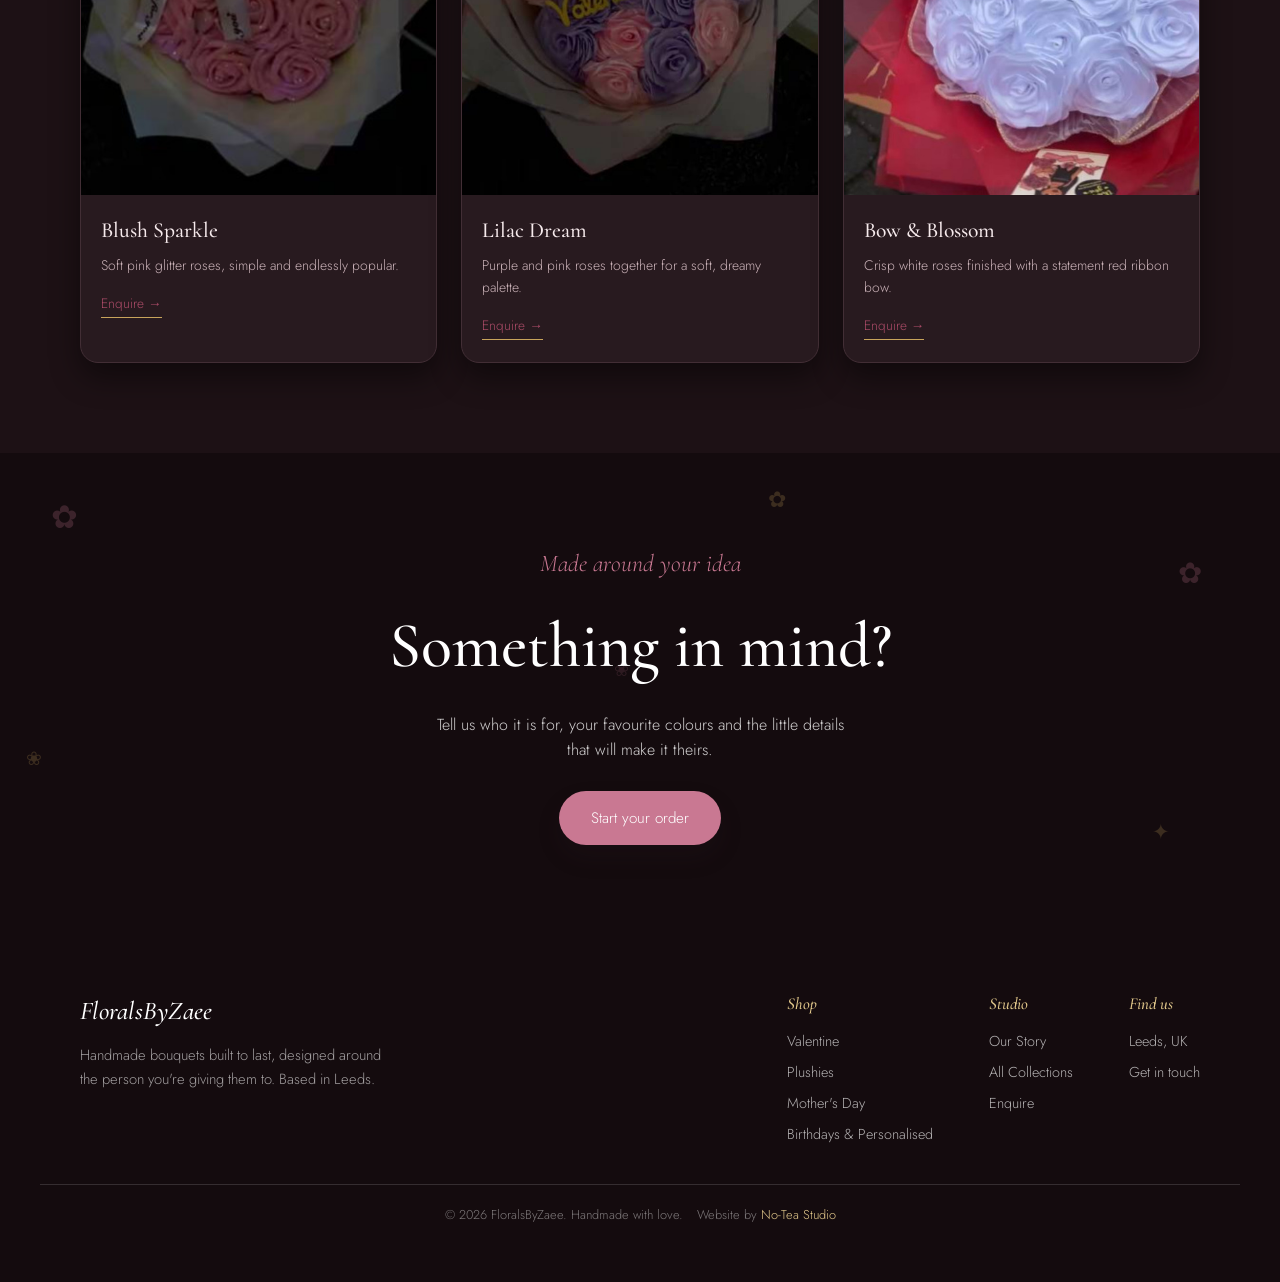
==== commit 39829e05: "Add favicons and studio footer credit" ====
--- a/birthdays/index.html
+++ b/birthdays/index.html
@@ -1,4 +1,4 @@
-﻿<!DOCTYPE html>
+<!DOCTYPE html>
 <html lang="en" data-theme="dark">
 <head>
 	<meta charset="UTF-8">
@@ -10,6 +10,15 @@
 	<meta property="og:description" content="Make their birthday special with a personalised, light-up or handmade bouquet made in Leeds.">
 	<meta property="og:type" content="website">
 	<meta property="og:url" content="https://floralsbyzaee.co.uk/birthdays/">
+	<meta property="og:image" content="https://floralsbyzaee.co.uk/images/pinkBirthdayFlowersZaee.jpg">
+	<meta name="twitter:card" content="summary_large_image">
+	<meta name="twitter:title" content="Birthday Flowers Leeds | Personalised Bouquets | FloralsByZaee">
+	<meta name="twitter:description" content="Make their birthday special with a personalised, light-up or handmade bouquet made in Leeds.">
+	<meta name="twitter:image" content="https://floralsbyzaee.co.uk/images/pinkBirthdayFlowersZaee.jpg">
+	<link rel="icon" href="/favicon.ico" sizes="any">
+	<link rel="icon" type="image/png" sizes="32x32" href="/favicon-32x32.png">
+	<link rel="apple-touch-icon" href="/apple-touch-icon.png">
+	<link rel="manifest" href="/site.webmanifest">
 	<link rel="stylesheet" href="../style.css">
 	<link rel="preconnect" href="https://fonts.googleapis.com">
 	<link rel="preconnect" href="https://fonts.gstatic.com" crossorigin>
@@ -18,7 +27,7 @@
 <body class="collection-page">
 	<nav>
 		<div class="wrap">
-			<a href="../index.html" class="hero-title">FloralsByZaee</a>
+			<a href="/" class="hero-title">FloralsByZaee</a>
 			<div class="navlinks">
 				<a href="../collections/">Collections</a>
 				<a href="../valentine/">Valentine</a>
@@ -52,7 +61,7 @@
 					</div>
 				</div>
 				<div class="shop-hero-art">
-					<img src="../images/pinkBirthdayFlowersZaee.jpg" alt="Pink light-up birthday bouquet with a car silhouette">
+					<img src="../images/pinkBirthdayFlowersZaee.jpg" alt="Pink light-up birthday bouquet with a car silhouette" decoding="async" fetchpriority="high">
 				</div>
 			</div>
 		</div>
@@ -68,27 +77,27 @@
 		<div class="wrap">
 			<div class="shop-grid">
 				<article class="shop-card">
-					<div class="shop-card-media"><span class="shop-card-tag">Light-up</span><img src="../images/pinkBirthdayFlowersZaee.jpg" alt="Pink light-up birthday bouquet with a car silhouette"></div>
+					<div class="shop-card-media"><span class="shop-card-tag">Light-up</span><img src="../images/pinkBirthdayFlowersZaee.jpg" alt="Pink light-up birthday bouquet with a car silhouette" loading="lazy" decoding="async"></div>
 					<div class="shop-card-body"><h3>Light-Up Birthday</h3><p>Fairy lights built into a shape of your choice, personalised with any name.</p><a class="shop-card-cta" href="#enquire">Enquire &rarr;</a></div>
 				</article>
 				<article class="shop-card">
-					<div class="shop-card-media"><img src="../images/redbull_bl.jpg" alt="Blue and white glitter bouquet with Red Bull cans tucked in"></div>
+					<div class="shop-card-media"><img src="../images/redbull_bl.jpg" alt="Blue and white glitter bouquet with Red Bull cans tucked in" loading="lazy" decoding="async"></div>
 					<div class="shop-card-body"><h3>Energy Boost</h3><p>Blue and white glitter roses with real Red Bull cans tucked in.</p><a class="shop-card-cta" href="#enquire">Enquire &rarr;</a></div>
 				</article>
 				<article class="shop-card">
-					<div class="shop-card-media"><img src="../images/glitterBlue_bl.jpg" alt="Deep blue glitter rose bouquet"></div>
+					<div class="shop-card-media"><img src="../images/glitterBlue_bl.jpg" alt="Deep blue glitter rose bouquet" loading="lazy" decoding="async"></div>
 					<div class="shop-card-body"><h3>Sapphire Bloom</h3><p>Bold, deep blue glitter roses for a statement gift.</p><a class="shop-card-cta" href="#enquire">Enquire &rarr;</a></div>
 				</article>
 				<article class="shop-card">
-					<div class="shop-card-media"><img src="../images/glitterPink_bl.jpg" alt="Pink glitter rose bouquet"></div>
+					<div class="shop-card-media"><img src="../images/glitterPink_bl.jpg" alt="Pink glitter rose bouquet" loading="lazy" decoding="async"></div>
 					<div class="shop-card-body"><h3>Blush Sparkle</h3><p>Soft pink glitter roses, simple and endlessly popular.</p><a class="shop-card-cta" href="#enquire">Enquire &rarr;</a></div>
 				</article>
 				<article class="shop-card">
-					<div class="shop-card-media"><img src="../images/ribbonPurple_tr.jpg" alt="Purple and pink rose bouquet"></div>
+					<div class="shop-card-media"><img src="../images/ribbonPurple_tr.jpg" alt="Purple and pink rose bouquet" loading="lazy" decoding="async"></div>
 					<div class="shop-card-body"><h3>Lilac Dream</h3><p>Purple and pink roses together for a soft, dreamy palette.</p><a class="shop-card-cta" href="#enquire">Enquire &rarr;</a></div>
 				</article>
 				<article class="shop-card">
-					<div class="shop-card-media"><img src="../images/ribbonWhite_tr.jpg" alt="White rose bouquet with a red ribbon bow"></div>
+					<div class="shop-card-media"><img src="../images/ribbonWhite_tr.jpg" alt="White rose bouquet with a red ribbon bow" loading="lazy" decoding="async"></div>
 					<div class="shop-card-body"><h3>Bow &amp; Blossom</h3><p>Crisp white roses finished with a statement red ribbon bow.</p><a class="shop-card-cta" href="#enquire">Enquire &rarr;</a></div>
 				</article>
 			</div>
@@ -115,7 +124,7 @@
 	<footer class="site-footer">
 		<div class="wrap">
 			<div class="footer-brand">
-				<a href="../index.html" class="hero-title">FloralsByZaee</a>
+				<a href="/" class="hero-title">FloralsByZaee</a>
 				<p>Handmade bouquets built to last, designed around the person you're giving them to. Based in Leeds.</p>
 			</div>
 			<div class="footer-cols">
@@ -128,7 +137,7 @@
 				</div>
 				<div class="footer-col">
 					<h4>Studio</h4>
-					<a href="../index.html#about">Our Story</a>
+					<a href="/#about">Our Story</a>
 					<a href="../collections/">All Collections</a>
 					<a href="../contact/">Enquire</a>
 				</div>
@@ -139,7 +148,7 @@
 				</div>
 			</div>
 		</div>
-		<div class="wrap footer-bottom">&copy; <span class="year"></span> FloralsByZaee. Handmade with love.</div>
+		<div class="wrap footer-bottom">&copy; <span class="year"></span> FloralsByZaee. Handmade with love. <span class="footer-credit">Website by <a href="https://noteastudio.co.uk/" target="_blank" rel="noopener noreferrer">No-Tea Studio</a></span></div>
 	</footer>
 
 <script src="../site.js" defer></script>
--- a/style.css
+++ b/style.css
@@ -460,6 +460,13 @@
   font-size: 0.8rem;
   color: hsla(0, 0%, 100%, 0.45);
 }
+.footer-credit { margin-left: 10px; }
+.footer-credit a { color: var(--gold-light); }
+.footer-credit a:hover { color: var(--white); }
+
+@media (max-width: 540px) {
+  .footer-credit { display: block; margin: 8px 0 0; }
+}
 
 /* ---------- collection page ---------- */
 .collection-page h1, .collection-page h2, .collection-page h3 {
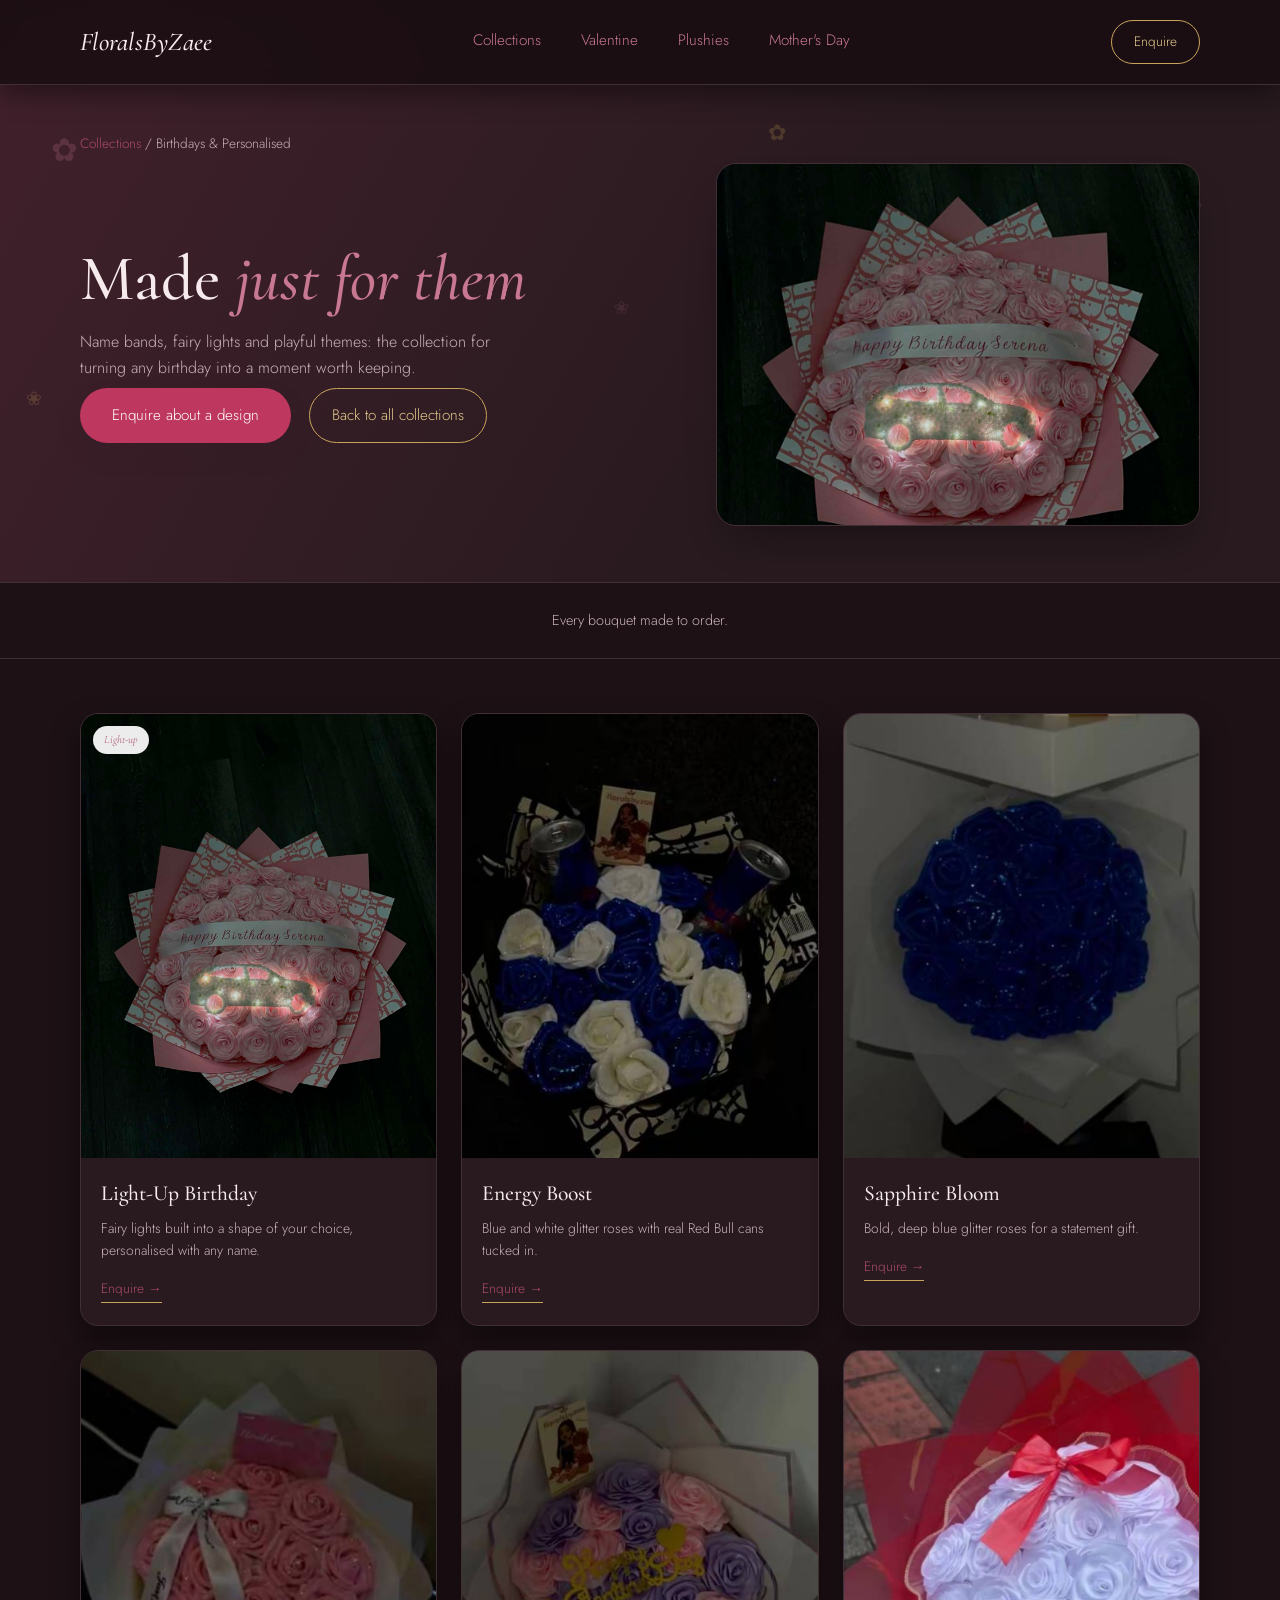
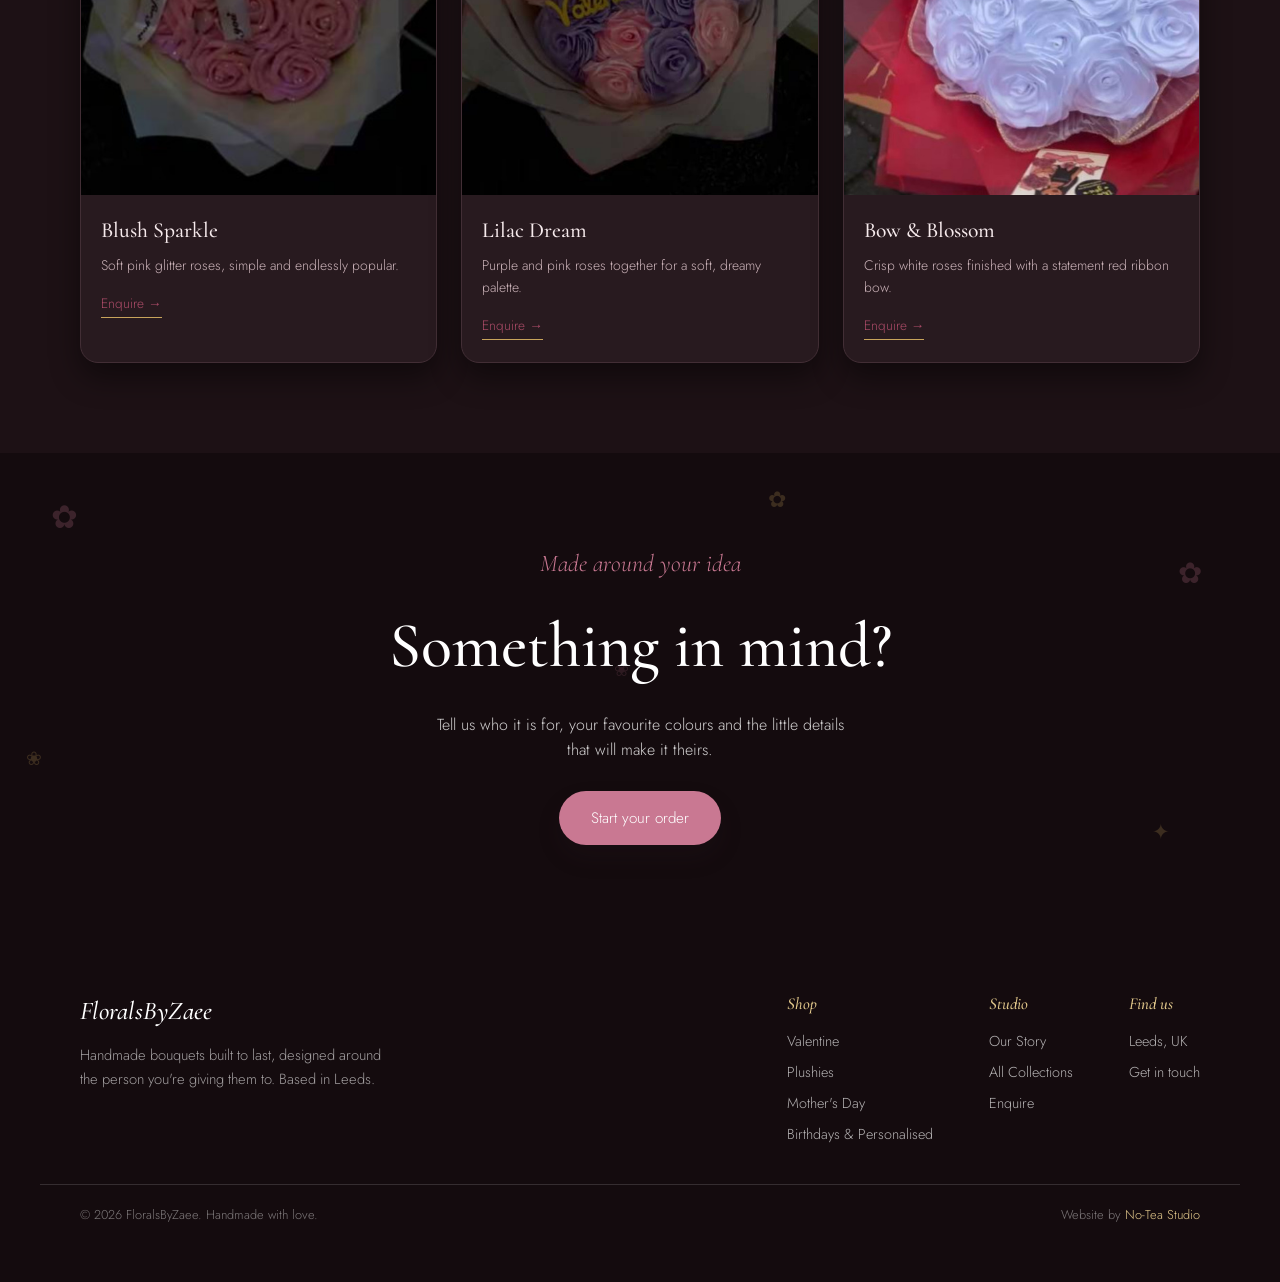
==== commit ce350325: "Fixed footer" ====
--- a/birthdays/index.html
+++ b/birthdays/index.html
@@ -148,7 +148,7 @@
 				</div>
 			</div>
 		</div>
-		<div class="wrap footer-bottom">&copy; <span class="year"></span> FloralsByZaee. Handmade with love. <span class="footer-credit">Website by <a href="https://noteastudio.co.uk/" target="_blank" rel="noopener noreferrer">No-Tea Studio</a></span></div>
+		<div class="wrap footer-bottom"><span class="footer-copyright">&copy; <span class="year"></span> FloralsByZaee. Handmade with love.</span> <span class="footer-credit">Website by <a href="https://noteastudio.co.uk/" target="_blank" rel="noopener noreferrer">No-Tea Studio</a></span></div>
 	</footer>
 
 <script src="../site.js" defer></script>
--- a/style.css
+++ b/style.css
@@ -435,7 +435,10 @@
   border-bottom: 1px solid hsla(0, 0%, 100%, 0.14);
 }
 footer.site-footer .wrap.footer-bottom {
-  display: block;
+  display: flex;
+  align-items: center;
+  justify-content: space-between;
+  gap: 20px;
   border-bottom: none;
 }
 .footer-brand { max-width: 320px; }
@@ -456,16 +459,22 @@
 .footer-col a:hover { color: var(--white); }
 .footer-bottom {
   padding-top: 20px;
-  text-align: center;
+  text-align: left;
   font-size: 0.8rem;
   color: hsla(0, 0%, 100%, 0.45);
 }
-.footer-credit { margin-left: 10px; }
+.footer-copyright { white-space: nowrap; }
+.footer-credit { margin-left: auto; text-align: right; }
 .footer-credit a { color: var(--gold-light); }
 .footer-credit a:hover { color: var(--white); }
 
 @media (max-width: 540px) {
-  .footer-credit { display: block; margin: 8px 0 0; }
+  footer.site-footer .wrap.footer-bottom {
+    align-items: flex-start;
+    flex-direction: column;
+    gap: 8px;
+  }
+  .footer-credit { margin-left: 0; text-align: left; }
 }
 
 /* ---------- collection page ---------- */
